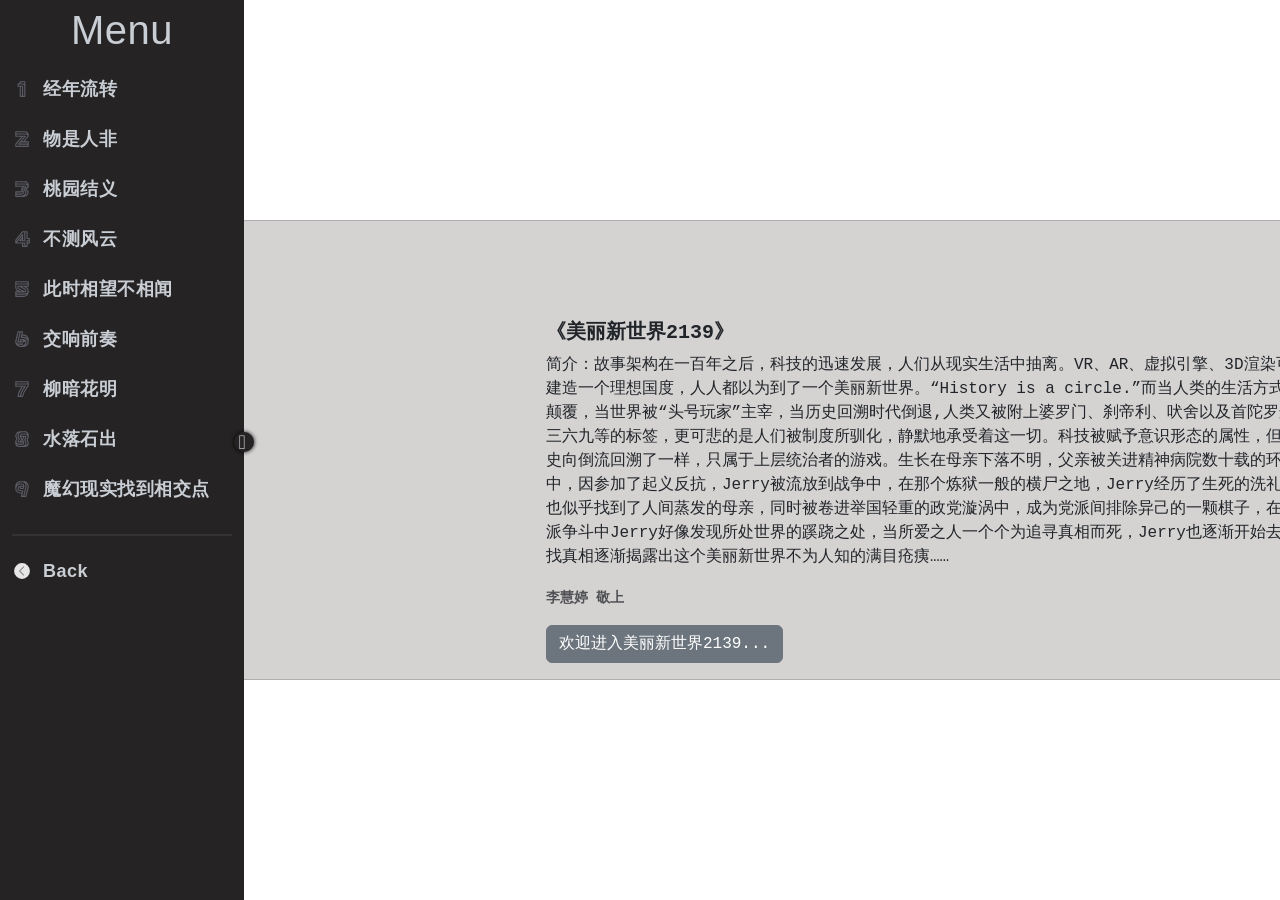
==== ShortStories.html @ f2c74503 "Add files via upload" ====
<!DOCTYPE html>
<html lang="en" dir="ltr">

<head>
    <meta charset="utf-8">
    <title>Short Stories</title>
    <link href="https://cdn.jsdelivr.net/npm/bootstrap@5.3.3/dist/css/bootstrap.min.css" rel="stylesheet"
        integrity="sha384-QWTKZyjpPEjISv5WaRU9OFeRpok6YctnYmDr5pNlyT2bRjXh0JMhjY6hW+ALEwIH" crossorigin="anonymous">
    <script src="https://cdn.jsdelivr.net/npm/bootstrap@5.3.3/dist/js/bootstrap.bundle.min.js"
        integrity="sha384-YvpcrYf0tY3lHB60NNkmXc5s9fDVZLESaAA55NDzOxhy9GkcIdslK1eN7N6jIeHz"
        crossorigin="anonymous"></script>
    <script src="https://cdn.jsdelivr.net/npm/@popperjs/core@2.11.8/dist/umd/popper.min.js"
        integrity="sha384-I7E8VVD/ismYTF4hNIPjVp/Zjvgyol6VFvRkX/vR+Vc4jQkC+hVqc2pM8ODewa9r"
        crossorigin="anonymous"></script>
    <script src="https://cdn.jsdelivr.net/npm/bootstrap@5.3.3/dist/js/bootstrap.min.js"
        integrity="sha384-0pUGZvbkm6XF6gxjEnlmuGrJXVbNuzT9qBBavbLwCsOGabYfZo0T0to5eqruptLy"
        crossorigin="anonymous"></script>

    <style media="screen">
        @font-face {
            font-family: 'BAUHS93';
            src: url('BAUHS93.TTF') format('truetype');
        }

        /*导航栏css
        .navbar {
            background-color: #333;
            
            color: white;
            
        }

        .navbar-nav .nav-item {
            margin: 0 60px;
            margin-top: 6px;
            font-family: 'BAUHS93';
            color: white !important;
        }

        .title3 {
            font-size: 1.5em;
            color: white;
            font-weight: bold;
            margin-top: 0px !important;
        }

        .container {
            height: auto;
            position: absolute;
            float: center;
        }*/

        /*侧边栏css*/
        @font-face {
            font-family: "iconfont";
            /* Project id  */
            src: url('iconfont.ttf?t=1636282499752') format('truetype');
        }

        .icon-yemianfanhui {
            font-family: "iconfont" !important;
            font-size: 16px;
            font-style: normal;
            -webkit-font-smoothing: antialiased;
            -moz-osx-font-smoothing: grayscale;
        }

        .custom-icon {
            font-family: "iconfont";
            font-size: 2px;
            font-style: normal;
            width: 20px;
            /* 设置图标宽度 */
            height: 18px;
        }

        .custom-icon:before {
            content: "\e7ad";
        }

        .custom-icon:before {
            content: "\e609";
        }

        .custom-icon:before {
            content: "\e60a";
        }

        .custom-icon:before {
            content: "\e60b";
        }

        .custom-icon:before {
            content: "\e60c";
        }

        .icon-yemianfanhui:before {
            content: "\e601";
        }

        /*index.css*/
        * {
            margin: 0;
            padding: 0;
        }

        /* 白色主题 
        :root {
            --color-menu-bg: #fff;
            --font-color-mi: #000;
            --font-color-mi-hover: #1890ff;
            --color-bg-mi-hover: #ececec;
            --border-radius-mi: 2px;
            --transition-menu-time: 0.2s;
            --color-line-bg: #d3d3d3;
        }*/

        /*黑色主题，使用时把上面的白色主题注释掉，启用下面的css代码*/
        :root {
            --color-bg: #e7e7e7;
            --color-menu-bg: #252323;
            --font-color-mi: #c9cdd4;
            --font-color-mi-hover: #7249d1;
            --color-bg-mi-hover: #303030;
            --border-radius-mi: 2px;
            --transition-menu-time: 0.2s;
            --color-line-bg: #333333;
        }

        body {
            display: flex;
            flex-direction: row;
            height: 100vh;
        }

        .menu-box {
            font-family: 'Trebuchet MS', 'Lucida Sans Unicode', 'Lucida Grande', 'Lucida Sans', Arial, sans-serif;
            letter-spacing: 0.5px;
            font-weight: 600;
            width: fit-content;
            min-height: 100vh;
            padding: 6px 12px;
            box-sizing: border-box;
            background-color: var(--color-menu-bg);
            top: 0;
            bottom: 0;
            left: 0;
            z-index: 1000;
            position: absolute;
        }

        .content {
            display: flex;
            flex-direction: row;
            width: 100%;
            /* 确保.content占满整个视口宽度 */
            height: 100vh;
            /* 使.content的高度等于视口高度 */
        }

        .container {
            margin-left: 50px;
            /* 自动调整左边距，使.container位于.menu-box的右侧 */
            padding: 50px;
            padding-top: 5em;
            /* 根据需要调整 */
            box-shadow: 5px 10px 10px rgb(187, 187, 187);
            background-color: #53575298;
            width: calc(100% - 220px);
            /* 减去侧边栏的宽度 */
        }

        .card.mb-3 {
            position: absolute;
            top: 50%;
            left: 57%;
            transform: translate(-50%, -50%);
            width: 100%;
        }

        .menu-box input[type='checkbox'] {
            display: none;
        }

        .menu-box>label {
            position: absolute;
            top: 48%;
            right: 0;
            transform: translateX(50%);
            width: 20px;
            height: 20px;
            border-radius: 20px;
            box-shadow: 0px 0px 4px 0px #000;
            background-color: var(--color-menu-bg);
            color: var(--font-color-mi);
            display: flex;
            justify-content: center;
            align-items: center;
            overflow: hidden;
        }

        .menu-box>label>i {
            font-weight: 900;
            text-indent: -3px;
            font-size: 20px;
            transition: transform var(--transition-menu-time);
            transform: rotate(0deg);
        }

        .menu-box>label:hover {
            box-shadow: 0px 0px 2px 0px #000;
            color: var(--font-color-mi-hover);
        }

        .menu-box>input#menu-btn:checked+label>i {
            transform: rotate(180deg);
        }

        .menu {
            font-size: 18px;
            width: 220px;
            min-height: 100%;
            cursor: pointer;
            overflow: hidden;
            transition: width var(--transition-menu-time);
            color: var(--font-color-mi);
        }

        .menu-box>input#menu-btn:checked~.menu {
            width: 0;
        }

        .menu-title {
            text-align: center;
            margin-bottom: 10px;
        }

        .menu-item>label {
            position: relative;
            width: 100%;
            height: 50px;
            border-radius: var(--border-radius-mi);
            display: flex;
            align-items: center;
        }

        .menu-item>label:hover {
            color: var(--font-color-mi-hover);
        }

        .menu-item>label>i:first-child {
            flex: none;
            margin-right: 6px;
            font-size: 24px;
        }

        .menu-item>label>span {
            flex: 1;
        }

        .menu-item>label>i:last-child {
            flex: none;
            font-size: 20px;
            font-weight: 900;
            transform: rotate(0deg);
            transition: transform var(--transition-menu-time);
        }

        .menu-item>input:checked+label>i:last-child {
            transform: rotate(180deg);
        }

        .menu-content {
            height: 0;
            overflow: hidden;
            transition: height var(--transition-menu-time);
            display: flex;
            flex-wrap: wrap;
            background-color: var(--color-menu-bg);
        }

        /* 选项，若 n 项，就 n * 40px */
        .menu-item>input#menu-item1:checked~.menu-content {
            height: calc(3 * 40px);
        }

        .menu-item>input#menu-item2:checked~.menu-content {
            height: calc(2 * 40px);
        }

        .menu-item>input#menu-item3:checked~.menu-content {
            height: calc(3 * 40px);
        }

        .menu-content>span {
            width: 100%;
            text-indent: 20px;
            line-height: 40px;
            border-radius: var(--border-radius-mi);
        }

        .menu-content>span:hover {
            background-color: var(--color-bg-mi-hover);
            color: var(--font-color-mi-hover);
        }

        .set-line {
            margin: 20px 0 10px 0;
            width: 100%;
            height: 2px;
            background-color: var(--color-line-bg);
        }



        /* 给content类添加相对定位 */
    </style>
    <link href="https://cdn.jsdelivr.net/npm/bootstrap@5.3.3/dist/css/bootstrap.min.css" rel="stylesheet"
        integrity="sha384-QWTKZyjpPEjISv5WaRU9OFeRpok6YctnYmDr5pNlyT2bRjXh0JMhjY6hW+ALEwIH" crossorigin="anonymous">
    <script src="https://cdn.jsdelivr.net/npm/bootstrap@5.3.3/dist/js/bootstrap.bundle.min.js"
        integrity="sha384-YvpcrYf0tY3lHB60NNkmXc5s9fDVZLESaAA55NDzOxhy9GkcIdslK1eN7N6jIeHz"
        crossorigin="anonymous"></script>
    <script src="https://cdn.jsdelivr.net/npm/@popperjs/core@2.11.8/dist/umd/popper.min.js"
        integrity="sha384-I7E8VVD/ismYTF4hNIPjVp/Zjvgyol6VFvRkX/vR+Vc4jQkC+hVqc2pM8ODewa9r"
        crossorigin="anonymous"></script>
    <script src="https://cdn.jsdelivr.net/npm/bootstrap@5.3.3/dist/js/bootstrap.min.js"
        integrity="sha384-0pUGZvbkm6XF6gxjEnlmuGrJXVbNuzT9qBBavbLwCsOGabYfZo0T0to5eqruptLy"
        crossorigin="anonymous"></script>
</head>

<body background="img/R-C (1).png"
style="background-repeat: repeat;background-size:100% 100%;">
    <!--导航栏
    <nav class="navbar navbar-expand-lg navbar-light mx-auto">
        <div class="container-fluid">
            <button class="navbar-toggler" type="button" data-bs-toggle="collapse" data-bs-target="#navbarNav"
                aria-controls="navbarNav" aria-expanded="false" aria-label="Toggle navigation">
                <span class="navbar-toggler-icon"></span>

            </button>
            <div class="collapse navbar-collapse justify-content-center" id="navbarNav">
                <ul class="navbar-nav">
                    <li class="nav-item ">
                        <a class="nav-link" href="#" style="color:white">PHOTPGRAPHS</a>
                    </li>
                    <li class="nav-item">
                        <a class="nav-link" href="#" style="color:white">OPINION</a>
                    </li>
                    <li class="nav-item">
                        <a class="nav-link" href="#" style="color:white">AH Little World</a>
                    </li>
                    <li class="nav-item title3">
                        <a class="nav-link" href="#" style="color:white">SHORT STORY</a>
                    </li>
                    <li class="nav-item">
                        <a class="nav-link" href="#" style="color:white">OTHER</a>
                    </li>
                </ul>
            </div>
        </div>
    </nav>-->
    <script src="https://cdn.jsdelivr.net/npm/bootstrap@5.2.3/dist/js/bootstrap.bundle.min.js"></script>
    <!--侧边栏-->
    <div class="content">
        <div class="menu-box">
            <!-- 展示与隐藏侧边栏 开始-->
            <input type="checkbox" id="menu-btn">
            <label for="menu-btn"><i class="iconfont icon-yemianfanhui"></i></label>
            <!-- 展示与隐藏侧边栏 结束-->
            <div class="menu">
                <!-- 侧边栏的标题 开始-->
                <div class="menu-title">
                    <h1>Menu</h1>
                </div>
                <!-- 侧边栏的标题 结束-->

                <!-- 每一项导航 -->
                <div class="menu-item">
                    <input type="checkbox" id="menu-item1">
                    <label for="menu-item1">
                        
                            <svg class="custom-icon" xmlns="http://www.w3.org/2000/svg" width="200" height="200"
                                viewBox="0 0 1024 1024">
                                <path
                                    d="M672 64H416a32 32 0 0 0-32 32 96.11 96.11 0 0 1-96 96 32 32 0 0 0-32 32v128a32 32 0 0 0 32 32h96v544a32 32 0 0 0 32 32h256a32 32 0 0 0 32-32V96a32 32 0 0 0-32-32z m-227.21 64H640v96.08A159.19 159.19 0 0 0 544 192H415.91a159.33 159.33 0 0 0 28.88-64zM448 384h64v512h-64z m192 512h-64V368a48.05 48.05 0 0 0-48-48H320v-64h224a96.11 96.11 0 0 1 96 96z"
                                    fill="#5C5C66"></path>
                            </svg>
                            <a href="https://online.fliphtml5.com/hptnh/hnmw/#p=4" class="custom-link" style="text-decoration: none;color:inherit;">
                                <span>&nbsp;&nbsp;经年流转</span>
                            </a>
                    </label>
                </div>

                <div class="menu-item">
                    <input type="checkbox" id="menu-item2">
                    <label for="menu-item2">
                        
                        <svg t="1712835887523" class="custom-icon" viewBox="0 0 1024 1024" version="1.1"
                            xmlns="http://www.w3.org/2000/svg" p-id="5507" width="200" height="200">
                            <path
                                d="M896 352v-64A224 224 0 0 0 672 64H160a32 32 0 0 0-32 32v256a32 32 0 0 0 32 32h314.43L158.81 752.21a128.1 128.1 0 0 0-30.81 83.3V928a32 32 0 0 0 32 32h704a32 32 0 0 0 32-32V672a32 32 0 0 0-32-32H674.58L889 372a32 32 0 0 0 7-20zM672 128a160.15 160.15 0 0 1 140.5 83.5A159 159 0 0 0 736 192H192v-64zM192 896v-60.49a64 64 0 0 1 15.41-41.65L558.72 384h75.7L295.7 779.17A32 32 0 0 0 320 832h512v64z m640-128H389.58l55-64.18a32 32 0 0 0 3.42 0.18h384zM499.29 640l229-267.17A32 32 0 0 0 704 320H192v-64h544a96.13 96.13 0 0 1 95.42 85.5L592.62 640z"
                                fill="#5C5C66" p-id="5508"></path>
                        </svg>
                        <a href="https://online.fliphtml5.com/hptnh/hnmw/#p=8" class="custom-link" style="text-decoration: none;color:inherit;">
                        <span>&nbsp;&nbsp;物是人非</span>
                            </a>
                    </label>
                </div>
                <div class="menu-item">
                    <input type="checkbox" id="menu-item2">
                    <label for="menu-item2">
                        <svg class="custom-icon" xmlns="http://www.w3.org/2000/svg" viewBox="0 0 1024 1024" width="200"
                            height="200">
                            <path fill="#5C5C66"
                                d="M830.39 129.61A222.53 222.53 0 0 0 672 64H160a32 32 0 0 0-32 32v256a32 32 0 0 0 32 32h352a32.05 32.05 0 0 1 30 20.78l-84.38 84.38-0.09 0.09-0.13 0.12a32 32 0 0 0-6 36.94l28.6 57.24V608a32 32 0 0 1-32 32H160a32 32 0 0 0-32 32v256a32 32 0 0 0 32 32h448a288 288 0 0 0 288-288 32 32 0 0 0-7-20L781.61 517.79 883.2 441.6A32 32 0 0 0 896 416V288a222.53 222.53 0 0 0-65.61-158.39zM672 128c73.16 0 135 49.35 154 116.51A207.12 207.12 0 0 0 688 192H192v-64zM448 704a96.17 96.17 0 0 0 91.38-66.56l36 45.07A96.14 96.14 0 0 1 480 768H192v-64zM192 896v-64h288c88.22 0 160-71.78 160-160a32 32 0 0 0-7-20L522.88 514.37l75.75-75.74A32 32 0 0 0 608 416a95.56 95.56 0 0 0-5.49-32H672a32 32 0 0 1 28.92 18.31L588.8 486.4c-0.27 0.2-0.54 0.39-0.8 0.6a32 32 0 0 0-5 45l121 151.23V688c0 114.69-93.31 208-208 208z m495-14.41c0.43-0.42 0.87-0.83 1.29-1.26A270.19 270.19 0 0 0 768 688v-16a32 32 0 0 0-7-20L653.61 517.79 755.2 441.6A32 32 0 0 0 768 416a96.11 96.11 0 0 0-96-96H192v-64h496c79.4 0 144 64.6 144 144l-115.2 86.4a32 32 0 0 0-6.4 44.8c0.2 0.27 0.42 0.52 0.62 0.78L831.74 682.9c-4.38 90.98-63.31 167.89-144.74 198.69z">
                            </path>
                            <a href="https://online.fliphtml5.com/hptnh/hnmw/#p=11" class="custom-link" style="text-decoration: none;color:inherit;">
                            <span>&nbsp;&nbsp;桃园结义</span></a>
                    </label>
                </div>

                <div class="menu-item">
                    <input type="checkbox" id="menu-item3">
                    <label for="menu-item3">
                        <svg t="1712835709012" class="custom-icon" viewBox="0 0 1024 1024" version="1.1"
                            xmlns="http://www.w3.org/2000/svg" p-id="4919" width="200" height="200">
                            <path
                                d="M928 448h-96V96a32 32 0 0 0-32-32H590.14a127.36 127.36 0 0 0-99.95 48L156.05 529.71a128.46 128.46 0 0 0-28.05 80v127.63a31.92 31.92 0 0 0 11 22.79 32.09 32.09 0 0 0 9.53 5.75h0.22A31.89 31.89 0 0 0 160 768h352v160a32 32 0 0 0 32 32h256a32 32 0 0 0 32-32V768h96a32 32 0 0 0 32-32V480a32 32 0 0 0-32-32zM192 609.67a64.27 64.27 0 0 1 14-40L540.17 152a63.66 63.66 0 0 1 50-24H640v448h-64V256a32 32 0 0 0-57-20L192 644.78zM457 576l55-68.77V576z m119 320V768h64v128z m320-192h-64v-64h64z m0-128h-96a32 32 0 0 0-32 32v288h-64V736a32 32 0 0 0-32-32H226.58L512 347.23v57.54L365.41 588a32 32 0 0 0 25 52H672a32 32 0 0 0 32-32V128h64v352a32 32 0 0 0 32 32h96z"
                                fill="#5C5C66" p-id="4920"></path>
                        </svg>
                        <a href="https://online.fliphtml5.com/hptnh/hnmw/#p=14" class="custom-link" style="text-decoration: none;color:inherit;">
                        <span>&nbsp;&nbsp;不测风云</span></a>
                    </label>
                </div>
                <div class="menu-item">
                    <input type="checkbox" id="menu-item3">
                    <label for="menu-item3">
                        <svg t="1712835759966" class="custom-icon" viewBox="0 0 1024 1024" version="1.1"
                            xmlns="http://www.w3.org/2000/svg" p-id="5066" width="200" height="200">
                            <path
                                d="M873.52 65.44A31.89 31.89 0 0 0 864 64H160a32 32 0 0 0-32 32v329.34a224 224 0 0 0 123.82 200.35L280.45 640H160a32 32 0 0 0-32 32v256a32 32 0 0 0 32 32h448a288 288 0 0 0 288-288v-73.34a224 224 0 0 0-123.82-200.35L743.55 384H864a32 32 0 0 0 32-32V96a32 32 0 0 0-22.48-30.56zM832 128v64H192v-64zM192 425.34V256h640v64H288a32 32 0 0 0-32 32v79.11a111.1 111.1 0 0 0 61.42 99.38L536.45 640h-112.9l-143.1-71.55A159.13 159.13 0 0 1 192 425.34z m220.62-7.25L678 550.76A47.11 47.11 0 0 1 656.89 640h-18.33a51.49 51.49 0 0 0-27.18-34.09L346 473.24a46.84 46.84 0 0 1-26-42.13V384h65.44a51.49 51.49 0 0 0 27.18 34.09zM608 896H192v-64h480a222.38 222.38 0 0 0 122.87-36.64C754.74 856 686 896 608 896z m224-297.34V608c0 88.22-71.78 160-160 160H192v-64h464.89a111.11 111.11 0 0 0 49.69-210.49L487.56 384h112.89l143.1 71.55A159.13 159.13 0 0 1 832 598.66z"
                                fill="#5C5C66" p-id="5067"></path>
                        </svg>
                        <a href="https://online.fliphtml5.com/hptnh/hnmw/#p=16" class="custom-link" style="text-decoration: none;color:inherit;">
                        <span>&nbsp;&nbsp;此时相望不相闻</span></a>
                    </label>
                </div>
                <div class="menu-item">
                    <input type="checkbox" id="menu-item3">
                    <label for="menu-item3">
                        <svg class="custom-icon" xmlns="http://www.w3.org/2000/svg" width="200" height="200"
                            viewBox="0 0 1024 1024">
                            <path
                                d="M811.65 340.35A286.15 286.15 0 0 0 608 256h-68.77L575 104v-0.08l0.14-0.59A32 32 0 0 0 544 64H288a32 32 0 0 0-31.15 24.67l-128 544A32.27 32.27 0 0 0 128 640v32a288 288 0 0 0 288 288h192a288 288 0 0 0 288-288V544a286.15 286.15 0 0 0-84.35-203.65zM313.34 128h62.26L256.85 632.67A32.27 32.27 0 0 0 256 640v32a32 32 0 0 0 32 32h256a95.73 95.73 0 0 0 27.87-4.13A96.17 96.17 0 0 1 480 768H288a96.11 96.11 0 0 1-96-96v-28.29zM544 576a32 32 0 0 1 0 64h-95.17l15.09-64zM416 896a223.29 223.29 0 0 1-159.77-67.17A160.64 160.64 0 0 0 288 832h192c88.22 0 160 71.78 160 160v-64a95.73 95.73 0 0 0-4.13-27.87A96.17 96.17 0 0 1 704 672c0 123.51-100.49 224-224 224z m256-9.32q6-5.34 11.67-11A286.15 286.15 0 0 0 768 672c0-88.22-71.78-160-160-160H438.59a32 32 0 0 0-31.15 24.66L383.07 640h-62.2l120.47-512h62.26l-66 280.67A32 32 0 0 0 468.71 448H608c123.51 0 224 100.49 224 224 0 101.29-67.58 187.08-160 214.68z m139.65-418.33A286.15 286.15 0 0 0 608 384h-98.89l15.06-64H608c101.29 0 187.08 67.58 214.68 160q-5.34-5.93-11.03-11.65z"
                                fill="#5C5C66"></path>
                        </svg>
                        <a href="https://online.fliphtml5.com/hptnh/hnmw/#p=19" class="custom-link" style="text-decoration: none;color:inherit;">
                        <span>&nbsp;&nbsp;交响前奏</span></a>
                    </label>
                </div>
                <div class="menu-item">
                    <input type="checkbox" id="menu-item3">
                    <label for="menu-item3">
                        <svg t="1712835803084" class="custom-icon" viewBox="0 0 1024 1024" version="1.1"
                            xmlns="http://www.w3.org/2000/svg" p-id="5213" width="200" height="200">
                            <path
                                d="M864 64H160a32 32 0 0 0-32 32v256a32 32 0 0 0 32 32h317.11a1121.38 1121.38 0 0 0-209.28 476.07l-11.31 62.21A32 32 0 0 0 288 960h256a32 32 0 0 0 31.24-25.06l2.76-12.29a1058.45 1058.45 0 0 1 241.56-472.49l44.11-49.62a127.88 127.88 0 0 0 32.33-85V96a32 32 0 0 0-32-32z m-32 64v64H192v-64zM330.79 871.52A1057.21 1057.21 0 0 1 558.84 384h74.89a1121.64 1121.64 0 0 0-242 502.35l-1.96 9.65h-63.43zM832 315.5a63.92 63.92 0 0 1-16.17 42.5l-44.11 49.62A1122.78 1122.78 0 0 0 518.41 896h-63.36a1057.65 1057.65 0 0 1 240.17-485.38l32.86-37.55A32 32 0 0 0 704 320H192v-64h640z"
                                fill="#5C5C66" p-id="5214"></path>
                        </svg>
                        <a href="https://online.fliphtml5.com/hptnh/hnmw/#p=22" class="custom-link" style="text-decoration: none;color:inherit;">
                        <span>&nbsp;&nbsp;柳暗花明</span></a>
                    </label>
                </div>
                <div class="menu-item">
                    <input type="checkbox" id="menu-item3">
                    <label for="menu-item3">
                        <svg t="1712835851737" class="custom-icon" viewBox="0 0 1024 1024" version="1.1"
                            xmlns="http://www.w3.org/2000/svg" p-id="5360" width="200" height="200">
                            <path
                                d="M830.39 129.61A222.53 222.53 0 0 0 672 64H416a288 288 0 0 0-288 288 32 32 0 0 0 2.29 11.88L188 508.26l-54.67 82A32 32 0 0 0 128 608v128a224 224 0 0 0 224 224h320a224 224 0 0 0 224-224 31.92 31.92 0 0 0-1.64-10.12l-59.81-179.42 58.07-116.15A32 32 0 0 0 896 416V288a222.53 222.53 0 0 0-65.61-158.39zM672 128c73.16 0 135 49.35 154 116.51A207.12 207.12 0 0 0 688 192H544c-88.22 0-160 71.78-160 160a32 32 0 0 0 2.29 11.88L445.94 513l-28.3 84.88A31.92 31.92 0 0 0 416 608a95.56 95.56 0 0 0 5.49 32H352a32.06 32.06 0 0 1-31-23.88l57.39-86.07c0-0.06 0.07-0.12 0.11-0.17l0.09-0.13a31.92 31.92 0 0 0 3.09-29.63L320 345.84V336c0-114.69 93.31-208 208-208zM544 384a32.07 32.07 0 0 1 31.36 25.69l-60 120a31.93 31.93 0 0 0-1.74 24.43l24.24 72.7A32.07 32.07 0 0 1 512 640a32.05 32.05 0 0 1-31.71-27.68l30.06-90.19a31.81 31.81 0 0 0 0-20.25l-30.07-90.2A32.05 32.05 0 0 1 512 384zM337 142.42l-1.28 1.25A270.19 270.19 0 0 0 256 336v16a32 32 0 0 0 2.29 11.88L316 508.26l-54.67 82A32 32 0 0 0 256 608a96.11 96.11 0 0 0 96 96h160a95.77 95.77 0 0 0 47.41-12.57l16.3 48.89A32.05 32.05 0 0 1 544 768H336c-79.4 0-144-64.6-144-144v-6.31l58.43-87.64c0-0.06 0.07-0.12 0.11-0.17l0.09-0.13a31.92 31.92 0 0 0 3.09-29.63L192.08 346c2.45-93.09 62.01-172.22 144.92-203.58zM352 896c-73.16 0-135-49.35-154-116.51A207.12 207.12 0 0 0 336 832h208a96.11 96.11 0 0 0 96-96 31.92 31.92 0 0 0-1.64-10.12l-59.81-179.42 58.07-116.15A32 32 0 0 0 640 416a95.56 95.56 0 0 0-5.49-32H672a32.06 32.06 0 0 1 31.38 25.69l-60 120a31.93 31.93 0 0 0-1.74 24.43L704 741.19V752c0 79.4-64.6 144-144 144z m363.49-6A207.14 207.14 0 0 0 768 752v-16a31.92 31.92 0 0 0-1.64-10.12l-59.81-179.42 58.07-116.15A32 32 0 0 0 768 416a96.11 96.11 0 0 0-96-96H512a95.64 95.64 0 0 0-63.69 24.23A96.14 96.14 0 0 1 544 256h144c79.4 0 144 64.6 144 144v8.45l-60.62 121.24a31.86 31.86 0 0 0-1.73 24.45L831.92 741c-2.17 70.94-50.79 130.43-116.43 149z"
                                fill="#5C5C66" p-id="5361"></path>
                        </svg>
                        <a href="https://online.fliphtml5.com/hptnh/hnmw/#p=25" class="custom-link" style="text-decoration: none;color:inherit;">
                        <span>&nbsp;&nbsp;水落石出</span></a>
                    </label>
                </div>
                <div class="menu-item">
                    <input type="checkbox" id="menu-item3">
                    <label for="menu-item3">
                        <svg class="custom-icon" xmlns="http://www.w3.org/2000/svg" viewBox="0 0 1024 1024" width="200"
                            height="200">
                            <path fill="#5C5C66"
                                d="M811.65 148.35A286.15 286.15 0 0 0 608 64H416a288 288 0 0 0-288 288v128a288 288 0 0 0 288 288h68.77l-35.92 152.67A32 32 0 0 0 480 960h256a32 32 0 0 0 31.15-24.67l128-544A32.27 32.27 0 0 0 896 384v-32a286.15 286.15 0 0 0-84.35-203.65zM416 128h128c88.22 0 160 71.78 160 160v92.29L582.66 896H520.4l66-280.67a32 32 0 0 0-36.81-38.83 32.65 32.65 0 0 0-5.59-0.5H416a96 96 0 0 1-27.87-187.87A95.73 95.73 0 0 0 384 416v40a56.06 56.06 0 0 0 56 56h145.44a32 32 0 0 0 31.12-24.68l22.59-96A32.27 32.27 0 0 0 640 384v-64a128.14 128.14 0 0 0-128-128h-96a286.15 286.15 0 0 0-203.65 84.35q-5.7 5.7-11 11.67C228.92 195.58 314.71 128 416 128z m159.13 256l-15.06 64H448v-32a32 32 0 0 1 32-32zM416 704c-123.51 0-224-100.49-224-224s100.49-224 224-224h96a64.07 64.07 0 0 1 64 64H416c-88.22 0-160 71.78-160 160s71.78 160 160 160h98.89l-15.06 64z m416-323.71L710.66 896H648.4l118.75-504.67A32.27 32.27 0 0 0 768 384v-96a222.38 222.38 0 0 0-36.64-122.87C792 205.26 832 274 832 352z">
                            </path>
                        </svg>
                        <a href="https://online.fliphtml5.com/hptnh/hnmw/#p=27" class="custom-link" style="text-decoration: none;color:inherit;">
                        <span>&nbsp;&nbsp;魔幻现实找到相交点</span></a>
                    </label>
                </div>
                <div class="set-line"></div>
                <div class="menu-item">
                    <label>
                        <svg t="1712836034475" class="custom-icon" viewBox="0 0 1024 1024" version="1.1"
                            xmlns="http://www.w3.org/2000/svg" p-id="10295" width="200" height="200">
                            <path d="M512 512m-450.56 0a450.56 450.56 0 1 0 901.12 0 450.56 450.56 0 1 0-901.12 0Z"
                                fill="#e6e6e6" p-id="10296"></path>
                            <path
                                d="M626.0736 254.89408c11.0592 11.4688 11.69408 29.61408 1.9456 41.84064l-1.9456 2.23232L420.70016 512 626.0736 725.03296c11.0592 11.4688 11.69408 29.61408 1.9456 41.86112l-1.9456 2.21184c-11.03872 11.4688-28.54912 12.14464-40.3456 2.02752l-2.1504-2.02752L356.9664 534.03648a32.03072 32.03072 0 0 1-1.9456-41.86112l1.9456-2.21184 226.6112-235.06944a29.2864 29.2864 0 0 1 42.496 0z"
                                fill="#8a8a8a" p-id="10297"></path>
                        </svg>
                        <a href="index.html" class="custom-link" style="text-decoration: none;color:inherit;">
                        <span>&nbsp;&nbsp;Back</span></a>
                    </label>
                </div>
            </div>
            <!--简介-->
            <!-- <div class="col-xs-12 col-sm-12 col-md-12 col-lg-9 col-xl-9" style="display: flex;justify-content: center;">
                <div class="container" style="height: auto; 
                    background-color: #53575298;
                    box-shadow: 5px 10px 10px rgb(187, 187, 187);">
                    <div class="row center">
                        <div class="col-xs-12 col-sm-12 col-md-12 col-lg-5 col-xl-5"
                            style="display: flex;justify-content: center;">
                            <p><b>《美丽新世界》</b></p>
                            <a href="https://online.fliphtml5.com/hptnh/hnmw/" target="_blank"
                                class="btn btn-primary">点击阅读</a>
                        </div>
                        <div class="col-xs-12 col-sm-12 col-md-12 col-lg-7 col-xl-7"
                            style="display: flex;justify-content: center;">
                            <img src="img/fengmian.png" alt="封面图片" style="max-width: 100%; height: auto;" />
                        </div>
                        <div class=""></div>
                    </div>
                </div>
            </div>-->
        </div>
        <div class="card mb-3" style="max-width: 1200px;background: #cfccccdf;">
            <div class="row g-0">
              <div class="col-md-4">
                <img src="assets/images/fengmian.png" class="img-fluid rounded-start" alt="fengmian" style="padding: 20px;">
              </div>
              <div class="col-md-8">
                <div class="card-body" style="padding-top:100px;">
                  <h5 class="card-title" style="font-family:'Courier New', Courier, monospace"><b>《美丽新世界2139》</b></h5>
                  <p class="card-text" style="font-family:'Courier New', Courier, monospace">简介：故事架构在一百年之后，科技的迅速发展，人们从现实生活中抽离。VR、AR、虚拟引擎、3D渲染可以建造一个理想国度，人人都以为到了一个美丽新世界。“History is a circle.”而当人类的生活方式被颠覆，当世界被“头号玩家”主宰，当历史回溯时代倒退,人类又被附上婆罗门、刹帝利、吠舍以及首陀罗这样三六九等的标签，更可悲的是人们被制度所驯化，静默地承受着这一切。科技被赋予意识形态的属性，但历史向倒流回溯了一样，只属于上层统治者的游戏。生长在母亲下落不明，父亲被关进精神病院数十载的环境中，因参加了起义反抗，Jerry被流放到战争中，在那个炼狱一般的横尸之地，Jerry经历了生死的洗礼，也似乎找到了人间蒸发的母亲，同时被卷进举国轻重的政党漩涡中，成为党派间排除异己的一颗棋子，在党派争斗中Jerry好像发现所处世界的蹊跷之处，当所爱之人一个个为追寻真相而死，Jerry也逐渐开始去寻找真相逐渐揭露出这个美丽新世界不为人知的满目疮痍……</p>
                  <p class="card-text"><small class="text-body-secondary" style="font-family:'Courier New', Courier, monospace"><b>李慧婷 敬上</b></small></p>
                  <a href="https://online.fliphtml5.com/hptnh/hnmw/" target="_blank" class="btn btn-secondary" style="font-family:'Courier New', Courier, monospace">欢迎进入美丽新世界2139...</a>
                </div>
              </div>
            </div>
          </div>
    </div>
</body>

</html>
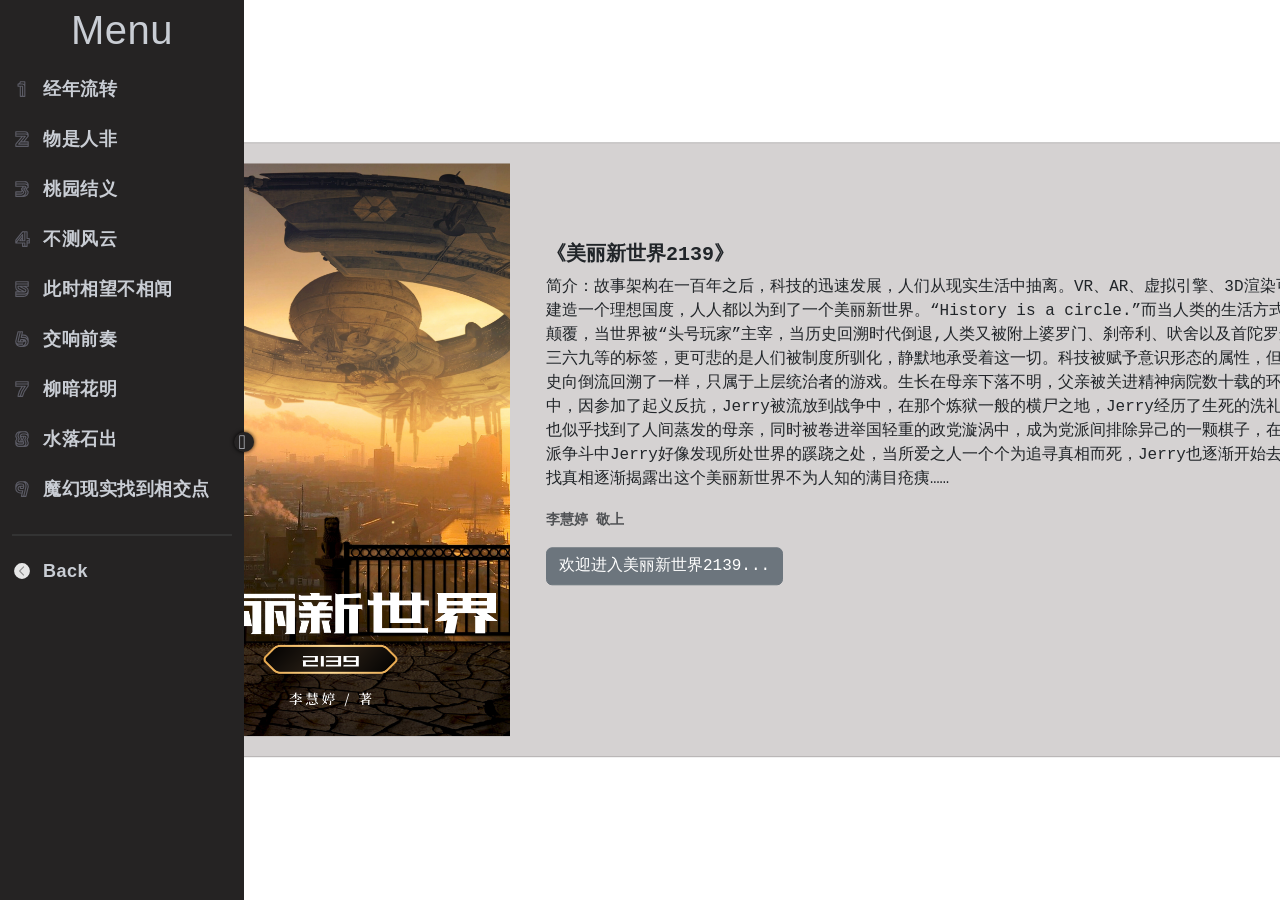
==== commit 11de50db: "Update ShortStories.html" ====
--- a/ShortStories.html
+++ b/ShortStories.html
@@ -527,7 +527,7 @@
                         </div>
                         <div class="col-xs-12 col-sm-12 col-md-12 col-lg-7 col-xl-7"
                             style="display: flex;justify-content: center;">
-                            <img src="img/fengmian.png" alt="封面图片" style="max-width: 100%; height: auto;" />
+                            <img src="images/fengmian.png" alt="封面图片" style="max-width: 100%; height: auto;" />
                         </div>
                         <div class=""></div>
                     </div>
@@ -537,7 +537,7 @@
         <div class="card mb-3" style="max-width: 1200px;background: #cfccccdf;">
             <div class="row g-0">
               <div class="col-md-4">
-                <img src="assets/images/fengmian.png" class="img-fluid rounded-start" alt="fengmian" style="padding: 20px;">
+                <img src="images/fengmian.png" class="img-fluid rounded-start" alt="fengmian" style="padding: 20px;">
               </div>
               <div class="col-md-8">
                 <div class="card-body" style="padding-top:100px;">
@@ -552,4 +552,4 @@
     </div>
 </body>
 
-</html>+</html>
